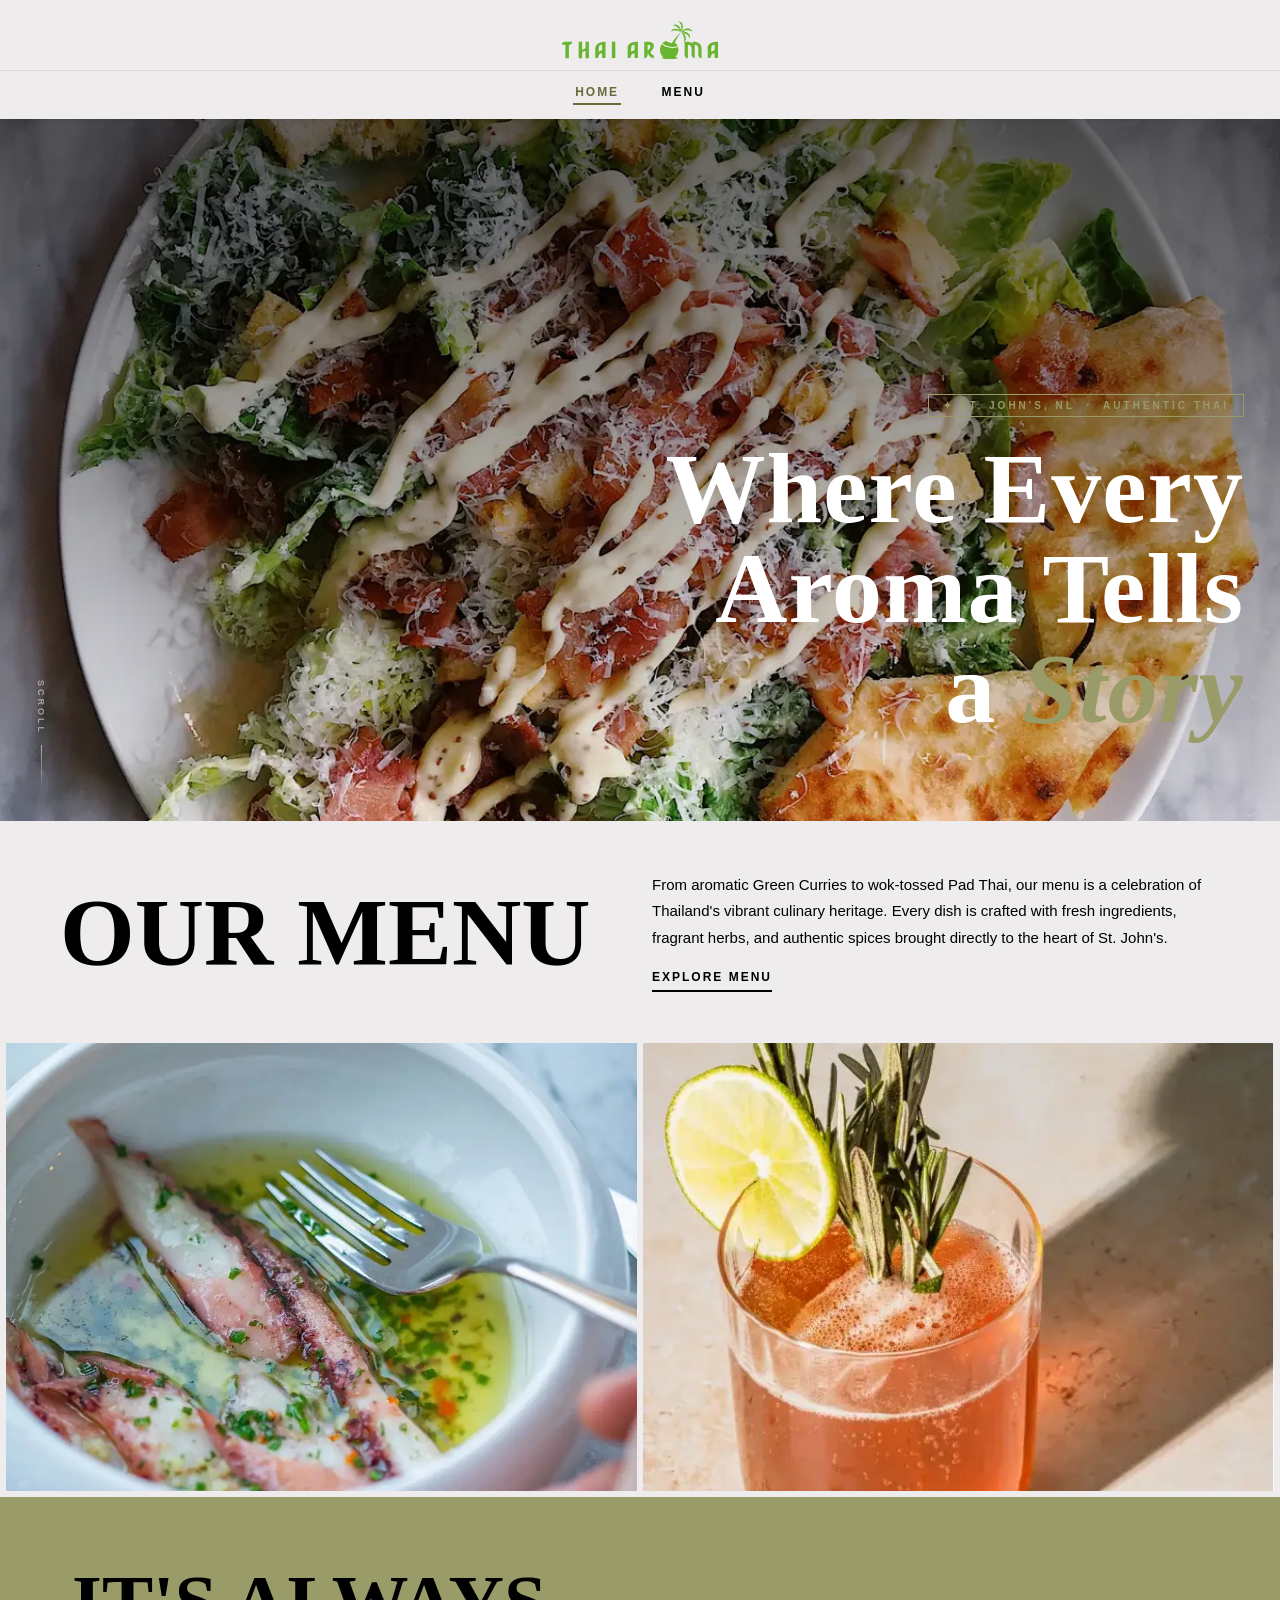
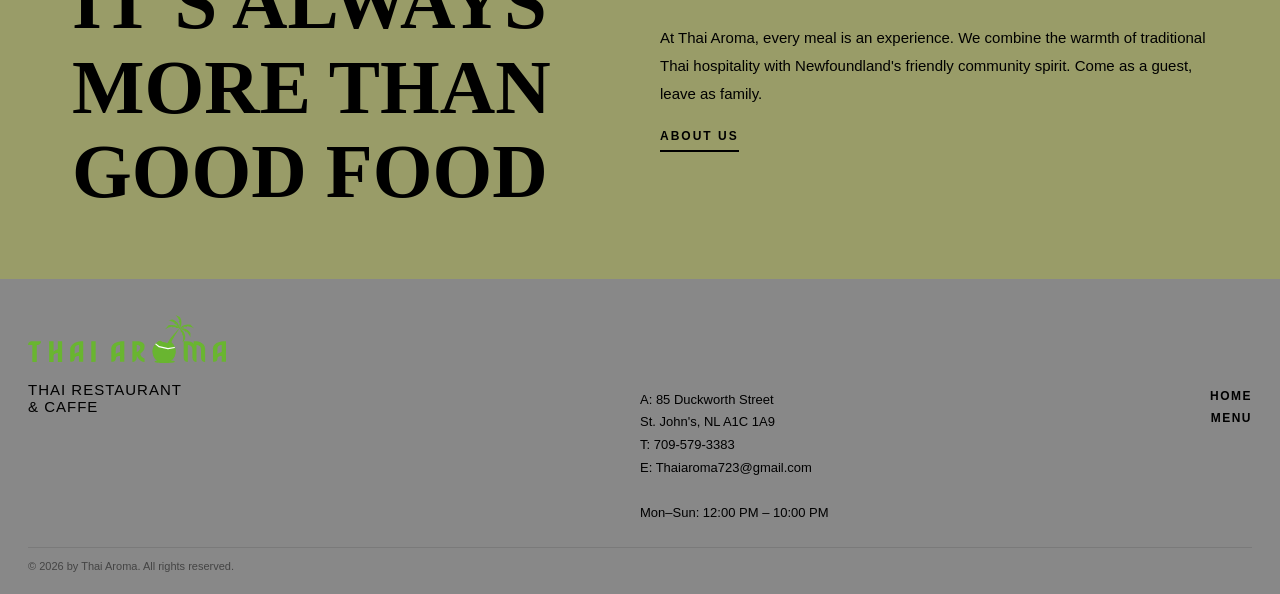
==== index.html @ 5c932d2e "Change ABOUT US link to use a fragment identifier" ====
<!DOCTYPE html>
<html lang="en">
<head>
  <meta charset="UTF-8">
  <meta name="viewport" content="width=device-width, initial-scale=1.0">
  <meta name="description" content="Thai Aroma — Authentic Thai Restaurant & Caffe in St. John's, NL. Fresh stir-fries, aromatic curries, and warm hospitality. Book a table today.">

  <!-- Open Graph / Social Sharing -->
  <meta property="og:type" content="website">
  <meta property="og:title" content="Thai Aroma — Thai Restaurant & Caffe">
  <meta property="og:description" content="Experience authentic Thai cuisine crafted with tradition, spice, and soul in St. John's, NL. Reserve your table at Thai Aroma today.">
  <meta property="og:image" content="images/hero.webp">
  <meta property="og:url" content="https://www.thaiaroma.ca">

  <!-- Twitter Card -->
  <meta name="twitter:card" content="summary_large_image">
  <meta name="twitter:title" content="Thai Aroma — Thai Restaurant & Caffe">
  <meta name="twitter:description" content="Authentic Thai flavours, warm ambiance, unforgettable dining. Book your table now.">
  <meta name="twitter:image" content="images/hero.webp">

  <title>Thai Aroma — Thai Restaurant &amp; Caffe</title>

  <!-- Favicon -->
  <link rel="icon" type="image/svg+xml" href="images/thai-aroma-g.svg">

  <link rel="stylesheet" href="css/style.css">
</head>
<body>

  <!-- NAVBAR -->
  <nav class="topnav" id="myTopnav">
    <div class="nav-top-row">
      <div class="logo">
        <a href="index.html">
          <img src="images/thai-aroma-g.svg" alt="Thai Aroma Logo" style="height: 38px; width: auto; display: inline-block; vertical-align: middle;">
        </a>
      </div>
      <button class="nav-hamburger" id="navHamburger" aria-label="Toggle menu">&#9776;</button>
    </div>
    <div class="nav-links" id="navLinks">
      <a href="index.html" class="active">HOME</a>
      <a href="#">MENU</a>
      <!-- <a href="book-a-table.html">BOOK A TABLE</a> -->
    </div>
  </nav>

  <!-- HERO SLIDER -->
  <section class="hero hero-slider" id="heroSection">
    <div class="hero-slide active" style="background-image: linear-gradient(to bottom, rgba(0, 0, 0, 0.6), rgba(0, 0, 0, 0)), url('images/hero.webp');"></div>
    <div class="hero-slide" style="background-image: linear-gradient(to bottom, rgba(0, 0, 0, 0.6), rgba(0, 0, 0, 0)), url('images/about-1.webp');"></div>
    <div class="hero-slide" style="background-image: linear-gradient(to bottom, rgba(0, 0, 0, 0.6), rgba(0, 0, 0, 0)), url('images/about-2.webp');"></div>
    <div class="hero-slide" style="background-image: linear-gradient(to bottom, rgba(0, 0, 0, 0.6), rgba(0, 0, 0, 0)), url('images/gallery-1.webp');"></div>

    <div class="hero-inner">
      <div class="hero-badge">&#10022; St. John's, NL &nbsp;&middot;&nbsp; Authentic Thai</div>
      <h1 class="hero-title">
        Where Every<br>
        Aroma Tells<br>
        a <em>Story</em>
      </h1>
    </div>
    
    <div class="hero-scroll-hint">
      <span>SCROLL</span>
      <div class="scroll-line"></div>
    </div>
  </section>

  <!-- MENU INTRO -->
  <section class="about">
    <div class="big-text">OUR MENU</div>
    <div class="small-text">
      <p>From aromatic Green Curries to wok-tossed Pad Thai, our menu is a celebration of Thailand's vibrant culinary heritage. Every dish is crafted with fresh ingredients, fragrant herbs, and authentic spices brought directly to the heart of St. John's.</p>
      <a href="menu.html"><b>EXPLORE MENU</b></a>
    </div>
  </section>

  <!-- IMAGE DUO -->
  <div class="image-box">
    <div class="img1">
      <img src="images/about-1.webp" alt="Warm and inviting restaurant interior at Thai Aroma">
    </div>
    <div class="img2">
      <img src="images/about-2.webp" alt="Beautifully plated authentic Thai dishes at Thai Aroma">
    </div>
  </div>

  <!-- BANNER -->
  <section class="box-section">
    <div class="box1">IT'S ALWAYS<br>MORE THAN<br>GOOD FOOD</div>
    <div class="box2">
      <p>At Thai Aroma, every meal is an experience. We combine the warmth of traditional Thai hospitality with Newfoundland's friendly community spirit. Come as a guest, leave as family.</p>
      <a href="#">ABOUT US</a>
    </div>
  </section>

  <!-- FOOTER -->
  <footer class="footer">
    <div class="footer-logo">
      <img src="images/thai-aroma-g.svg" alt="Thai Aroma Logo" style="height: 48px; width: auto; margin-bottom: 18px;">
    </div>
    <div class="footer-box">
      <div class="footer-box1">
        <p>THAI RESTAURANT<br>&amp; CAFFE</p>
      </div>
      <div class="footer-box2">
        A: 85 Duckworth Street<br>
        St. John's, NL A1C 1A9<br>
        T: 709-579-3383<br>
        E: Thaiaroma723@gmail.com<br><br>
        Mon–Sun: 12:00 PM – 10:00 PM
      </div>
      <div class="footer-box3">
        <a href="index.html">HOME</a>
        <a href="#">MENU</a>
      </div>
    </div>
    <p>&copy; 2026 by Thai Aroma. All rights reserved.</p>
  </footer>

  <script src="js/main.js"></script>
</body>
</html>
---- css/style.css ----
/* ============================================
   THAI AROMA RESTAURANT — Global Stylesheet
   ============================================ */

/* ---------- CSS Variables ---------- */
:root {
  --bg:          #eeecec;
  --accent:      #999c68;
  --accent-dark: #6a6a3a;
  --black:       #000000;
  --gray:        #6a6a6a;
  --footer-bg:   #888888;
  --white:       #ffffff;
  --font-display: 'Georgia', 'Times New Roman', serif;
  --font-body:    'Trebuchet MS', 'Lucida Sans', sans-serif;
}

/* ---------- Reset & Base ---------- */
*, *::before, *::after { box-sizing: border-box; margin: 0; padding: 0; }
html   { scroll-behavior: smooth; }
body   { font-family: var(--font-body); background-color: var(--bg); color: var(--black); overflow-x: hidden; }
img    { display: block; max-width: 100%; height: auto; }
a      { text-decoration: none; color: inherit; }


/* ============================================
   NAVBAR  — Logo centered top row, links row below
   ============================================ */
.topnav {
  position: fixed;
  top: 0; left: 0;
  width: 100%;
  background-color: var(--bg);
  z-index: 1000;
  box-shadow: 0 1px 4px rgba(0,0,0,0.08);
  display: flex;
  flex-direction: column;
  align-items: stretch;
}

.nav-top-row {
  display: flex;
  align-items: center;
  justify-content: center;
  padding: 12px 24px 0;
  position: relative;
}

.logo {
  font-family: var(--font-display);
  font-size: clamp(22px, 3.5vw, 42px);
  font-weight: 900;
  letter-spacing: 4px;
  text-align: center;
}

.nav-links {
  display: flex;
  align-items: center;
  justify-content: center;
  gap: clamp(14px, 3vw, 44px);
  padding: 10px 24px 14px;
  border-top: 1px solid rgba(0,0,0,0.09);
  margin-top: 10px;
  flex-wrap: wrap;
}

.nav-links a {
  font-size: clamp(10px, 1.1vw, 12px);
  font-weight: 700;
  letter-spacing: 2px;
  color: var(--black);
  padding: 4px 2px;
  border-bottom: 2px solid transparent;
  transition: color .2s, border-color .2s;
  white-space: nowrap;
}

.nav-links a:hover,
.nav-links a.active {
  color: var(--accent-dark);
  border-bottom-color: var(--accent-dark);
}

.nav-hamburger {
  display: none;
  position: absolute;
  right: 20px;
  top: 50%;
  transform: translateY(-50%);
  font-size: 22px;
  background: none;
  border: none;
  cursor: pointer;
  color: var(--black);
  padding: 4px 8px;
  line-height: 1;
}

@media (max-width: 768px) {
  .nav-hamburger { display: block; }
  .nav-links {
    display: none;
    flex-direction: column;
    align-items: flex-start;
    gap: 0;
    padding: 0 20px 14px;
    margin-top: 8px;
  }
  .nav-links a {
    width: 100%;
    padding: 11px 0;
    border-bottom: 1px solid rgba(0,0,0,0.07);
    font-size: 13px;
  }
  .topnav.open .nav-links { display: flex; }
}


/* ============================================
   HERO & SLIDER
   ============================================ */
.hero {
  position: relative;
  min-height: clamp(480px, 78vh, 780px);
  display: flex;
  flex-direction: column;
  align-items: flex-end;
  justify-content: flex-end;
  padding: 0 0 60px clamp(28px, 7vw, 100px);
  overflow: hidden;
  background-color: var(--black);
}

/* Slider slides */
.hero-slider .hero-slide {
  position: absolute;
  inset: 0;
  background-size: cover;
  background-position: center;
  opacity: 0;
  transition: opacity 1.2s ease-in-out;
  z-index: 0;
}

.hero-slider .hero-slide.active {
  opacity: 1;
}

.hero-inner {
  position: relative;
  z-index: 2;
  max-width: 680px;
  right: 36px;
  text-align: right;
}

.hero-badge {
  display: inline-block;
  font-size: 10px;
  font-weight: 700;
  letter-spacing: 3px;
  color: var(--accent);
  border: 1.5px solid var(--accent);
  padding: 5px 14px;
  margin-bottom: 22px;
  text-transform: uppercase;
}

.hero-title {
  font-family: var(--font-display);
  font-size: clamp(46px, 9vw, 100px);
  font-weight: 900;
  color: var(--white);
  line-height: 1.0;
  letter-spacing: 1px;
  margin-bottom: 22px;
}

.hero-title em {
  font-style: italic;
  color: var(--accent);
}

.hero-scroll-hint {
  position: absolute;
  bottom: 28px;
  left: 36px;
  z-index: 2;
  display: flex;
  flex-direction: column;
  align-items: center;
  gap: 10px;
}

.hero-scroll-hint span {
  font-size: 9px;
  font-weight: 700;
  letter-spacing: 3px;
  color: rgba(255,255,255,0.5);
  writing-mode: vertical-rl;
  text-orientation: mixed;
}

.scroll-line {
  width: 1px;
  height: 48px;
  background: linear-gradient(to bottom, rgba(255,255,255,0.55), transparent);
}

@media (max-width: 560px) {
  .hero { padding: 0 0 44px 22px; min-height: clamp(200px, 60vh, 00px); }
  .hero-scroll-hint { display: none; }
}


/* ============================================
   MENU INTRO
   ============================================ */
.about {
  display: flex;
  align-items: center;
  background-color: var(--bg);
  padding: clamp(28px, 4vw, 56px) clamp(20px, 5vw, 60px);
  gap: 24px;
  flex-wrap: wrap;
}

.big-text {
  font-family: var(--font-display);
  font-size: clamp(40px, 8vw, 96px);
  font-weight: 900;
  flex: 1;
  min-width: 180px;
}

.small-text {
  flex: 1;
  min-width: 220px;
  font-size: clamp(13px, 1.5vw, 15px);
  line-height: 1.75;
}

.small-text a {
  display: inline-block;
  margin-top: 16px;
  font-size: 12px;
  font-weight: 700;
  letter-spacing: 2px;
  border-bottom: 2px solid var(--black);
  padding-bottom: 2px;
  color: var(--black);
  transition: opacity .2s;
}
.small-text a:hover { opacity: .6; }


/* ============================================
   IMAGE DUO
   ============================================ */
.image-box {
  display: flex;
  gap: 6px;
  padding: 0 6px 6px;
}

.img1, .img2 { flex: 1; overflow: hidden; }

.img1 img, .img2 img {
  width: 100%;
  height: clamp(200px, 35vw, 500px);
  object-fit: cover;
  transition: transform .4s ease;
}
.img1 img:hover, .img2 img:hover { transform: scale(1.03); }

@media (max-width: 768px) {
  .image-box { flex-direction: column; }
  .img1 img, .img2 img { height: 230px; }
}


/* ============================================
   GREEN BANNER
   ============================================ */
.box-section {
  background-color: var(--accent);
  display: flex;
  align-items: center;
  gap: 40px;
  padding: clamp(36px, 5vw, 72px) clamp(24px, 6vw, 72px);
  flex-wrap: wrap;
}

.box1 {
  font-family: var(--font-display);
  font-size: clamp(28px, 6vw, 80px);
  font-weight: 900;
  line-height: 1.1;
  flex: 1;
  min-width: 220px;
}

.box2 {
  flex: 1;
  min-width: 220px;
  font-size: clamp(13px, 1.5vw, 15px);
  line-height: 1.85;
}

.box2 a {
  display: inline-block;
  margin-top: 18px;
  font-size: 12px;
  font-weight: 700;
  letter-spacing: 2px;
  border-bottom: 2px solid var(--black);
  padding-bottom: 2px;
  color: var(--black);
  transition: opacity .2s;
}
.box2 a:hover { opacity: .6; }


/* ============================================
   TESTIMONIAL STRIP
   ============================================ */
.testimonial-strip {
  background-color: var(--black);
  color: var(--white);
  padding: clamp(36px, 5vw, 68px) clamp(24px, 7vw, 120px);
  text-align: center;
}

.testimonial-quote {
  font-family: var(--font-display);
  font-size: clamp(18px, 3vw, 32px);
  font-weight: 700;
  font-style: italic;
  line-height: 1.5;
  max-width: 820px;
  margin: 0 auto 18px;
  color: rgba(255,255,255,0.92);
}

.testimonial-author {
  font-size: 11px;
  font-weight: 700;
  letter-spacing: 2.5px;
  color: var(--accent);
  text-transform: uppercase;
}


/* ============================================
   MOMENTS HEADING (tag)
   ============================================ */
.tag {
  display: flex;
  align-items: center;
  justify-content: space-between;
  padding: clamp(18px, 3vw, 36px) clamp(20px, 5vw, 60px);
  flex-wrap: wrap;
  gap: 12px;
}

.tag p {
  font-family: var(--font-display);
  font-size: clamp(22px, 5.5vw, 72px);
  font-weight: 900;
  letter-spacing: 1px;
}

.tag a {
  font-size: 12px;
  font-weight: 700;
  letter-spacing: 2px;
  color: var(--black);
  border-bottom: 2px solid var(--black);
  padding-bottom: 2px;
  transition: opacity .2s;
}
.tag a:hover { opacity: .6; }


/* ============================================
   PHOTO GRID
   ============================================ */
.grid-container {
  display: grid;
  grid-template-columns: repeat(5, 1fr);
  gap: 6px;
  background-color: var(--black);
  padding: 6px;
}

.grid-container > div {
  position: relative;
  overflow: hidden;
}

.grid-container img {
  width: 100%;
  height: 220px;
  object-fit: cover;
  transition: transform .35s ease, opacity .35s ease;
}

.grid-container video {
  width: 100%;
  height: 100%;
  min-height: 220px;
  object-fit: cover;
}

.grid-container > div:hover img { transform: scale(1.06); opacity: .75; }

.price {
  position: absolute;
  bottom: 0; left: 0; right: 0;
  background: rgba(0,0,0,0.62);
  color: var(--white);
  font-size: 12px;
  padding: 7px 10px;
  transform: translateY(100%);
  transition: transform .3s ease;
}
.grid-container > div:hover .price { transform: translateY(0); }

.item8  { grid-column: span 2; grid-row: span 2; }
.item8 video { min-height: 446px; }
.item16 { grid-column: span 2; }
.item16 video { min-height: 220px; }

@media (max-width: 900px) {
  .grid-container { grid-template-columns: repeat(3, 1fr); }
  .item8 { grid-column: span 2; grid-row: span 1; }
  .item8 video { min-height: 220px; }
}
@media (max-width: 560px) {
  .grid-container { grid-template-columns: repeat(2, 1fr); }
  .grid-container img { height: 160px; }
  .grid-container video, .item8 video { min-height: 160px; }
  .item8 { grid-column: span 2; }
  .item16 { grid-column: span 2; }
}


/* ============================================
   FOOTER
   ============================================ */
.footer {
  background-color: var(--footer-bg);
  padding: 36px 28px 22px;
}

.footer-box {
  display: flex;
  gap: 24px;
  flex-wrap: wrap;
  margin-bottom: 22px;
}

.footer-box1 { flex: 2; min-width: 160px; }
.footer-box1 p { font-size: 15px; letter-spacing: 1px; }
.footer-box1 b {
  font-family: var(--font-display);
  font-size: clamp(32px, 5vw, 62px);
  display: block;
  line-height: 1;
}

.footer-box2 {
  flex: 1;
  min-width: 140px;
  font-size: 13px;
  line-height: 1.75;
  padding-top: 8px;
}

.footer-box3 {
  flex: 1;
  min-width: 120px;
  display: flex;
  flex-direction: column;
  align-items: flex-end;
  gap: 8px;
  padding-top: 8px;
}

.footer-box3 a {
  font-size: 12px;
  font-weight: 600;
  letter-spacing: 1.5px;
  color: var(--black);
  transition: color .2s;
}
.footer-box3 a:hover { color: var(--white); }

.footer > p:last-child {
  font-size: 11px;
  color: rgba(0,0,0,0.5);
  margin-top: 14px;
  border-top: 1px solid rgba(0,0,0,0.1);
  padding-top: 12px;
}

@media (max-width: 480px) {
  .footer-box { flex-direction: column; gap: 26px; }
  .footer-box3 { align-items: flex-start; }
  .footer-box1 b { font-size: 36px; }
}


/* ============================================
   MENU PAGE
   ============================================ */
.menu-hero {
  margin-top: 0;
  position: relative;
  width: 100%;
  height: clamp(240px, 45vw, 540px);
  overflow: hidden;
  background: var(--black);
}
.menu-hero video { width: 100%; height: 100%; object-fit: cover; opacity: .85; }
.menu-hero-title {
  position: absolute;
  inset: 0;
  display: flex;
  align-items: center;
  justify-content: center;
  font-family: var(--font-display);
  font-size: clamp(48px, 12vw, 130px);
  font-weight: 900;
  color: var(--white);
  letter-spacing: 4px;
  text-shadow: 0 4px 20px rgba(0,0,0,0.5);
  pointer-events: none;
}

.menu-panel {
  background-color: var(--bg);
  padding: clamp(28px, 4vw, 60px) clamp(20px, 5vw, 64px);
}

.menu-images-row {
  display: flex;
  gap: 16px;
  margin-bottom: 44px;
  flex-wrap: wrap;
}
.menu-images-row .img-box { flex: 1; min-width: 120px; overflow: hidden; }
.menu-images-row .img-box img {
  width: 100%;
  height: clamp(120px, 20vw, 220px);
  object-fit: cover;
  transition: transform .35s ease;
}
.menu-images-row .img-box img:hover { transform: scale(1.05); }

.menu-grid {
  display: grid;
  grid-template-columns: repeat(auto-fill, minmax(280px, 1fr));
  gap: 36px;
}

.menu-category { border-top: 2px solid var(--black); padding-top: 18px; }
.menu-category h3 {
  font-family: var(--font-display);
  font-size: 13px;
  font-weight: 700;
  letter-spacing: 2.5px;
  text-transform: uppercase;
  margin-bottom: 18px;
}

.menu-row {
  display: flex;
  justify-content: space-between;
  align-items: baseline;
  padding: 9px 0;
  border-bottom: 1px dotted rgba(0,0,0,0.2);
  font-size: 14px;
  gap: 12px;
}
.menu-row:last-child { border-bottom: none; }
.dish-name { flex: 1; }
.dish-price { font-weight: 700; white-space: nowrap; }

@media (max-width: 480px) { .menu-grid { grid-template-columns: 1fr; } }


/* ============================================
   ABOUT PAGE
   ============================================ */
.abt-cont-box { margin-top: 0; background-color: var(--accent); }

.about-box {
  display: flex;
  gap: 36px;
  padding: clamp(36px, 5vw, 80px) clamp(24px, 6vw, 72px);
  flex-wrap: wrap;
  align-items: flex-start;
}

.text-name {
  flex: 1;
  min-width: 200px;
  font-family: var(--font-display);
  font-size: clamp(48px, 10vw, 112px);
  font-weight: 900;
  line-height: 1;
  display: flex;
  flex-direction: column;
  gap: 32px;
}

.text-pra { flex: 1.5; min-width: 260px; padding-top: 12px; }
.text-pra p { font-size: clamp(13px, 1.5vw, 15px); line-height: 1.85; margin-bottom: 18px; }


/* ============================================
   CONTACT SECTION
   ============================================ */
.contact-box {
  background-color: var(--bg);
  display: flex;
  gap: 36px;
  padding: clamp(36px, 5vw, 80px) clamp(24px, 6vw, 72px);
  flex-wrap: wrap;
  align-items: flex-start;
}

.text-box {
  font-family: var(--font-display);
  font-size: clamp(36px, 7vw, 76px);
  font-weight: 900;
  flex: 1;
  min-width: 180px;
  line-height: 1.1;
}

.text-content,
.text-content2 {
  flex: 1;
  min-width: 180px;
  font-size: clamp(13px, 1.5vw, 15px);
  line-height: 2;
}

.text-content a, .text-content2 a {
  display: inline-block;
  font-weight: 700;
  letter-spacing: 1.5px;
  font-size: 13px;
  color: var(--black);
  border-bottom: 2px solid var(--black);
  padding-bottom: 1px;
  transition: opacity .2s;
}
.text-content a:hover, .text-content2 a:hover { opacity: .6; }
.text-content2 p { font-size: 14px; color: var(--gray); }

@media (max-width: 600px) {
  .about-box, .contact-box { flex-direction: column; }
}


/* ============================================
   BOOK A TABLE PAGE
   ============================================ */
.booking-header {
  margin-top: 0;
  text-align: center;
  padding: clamp(44px, 8vw, 110px) 20px clamp(20px, 4vw, 44px);
}
.booking-header h1 {
  font-family: var(--font-display);
  font-size: clamp(36px, 9vw, 100px);
  font-weight: 900;
  letter-spacing: 2px;
  line-height: 1;
}

.booking-controls {
  display: flex;
  justify-content: center;
  gap: clamp(16px, 4vw, 52px);
  padding: clamp(16px, 3vw, 36px) clamp(16px, 5vw, 64px);
  flex-wrap: wrap;
}

.booking-field {
  display: flex;
  flex-direction: column;
  gap: 8px;
  min-width: 180px;
  flex: 1;
  max-width: 260px;
}
.booking-field label {
  font-size: 11px;
  font-weight: 700;
  letter-spacing: 2px;
  text-transform: uppercase;
}
.booking-field select,
.booking-field input[type="date"],
.booking-field input[type="time"] {
  font-family: var(--font-body);
  font-size: 15px;
  padding: 10px 4px;
  background: transparent;
  border: none;
  border-bottom: 2px solid var(--black);
  outline: none;
  cursor: pointer;
  width: 100%;
  color: var(--black);
  appearance: none;
  -webkit-appearance: none;
}
.booking-field select:focus,
.booking-field input:focus { border-bottom-color: var(--accent-dark); }

.booking-divider {
  border: none;
  border-top: 1px solid rgba(0,0,0,0.18);
  margin: 8px clamp(16px, 5vw, 64px);
}

.time-slot-label {
  font-size: 13px;
  font-weight: 600;
  letter-spacing: 1px;
  padding: 8px clamp(16px, 5vw, 64px) 16px;
}

.time-grid {
  display: grid;
  grid-template-columns: repeat(auto-fill, minmax(130px, 1fr));
  gap: 8px;
  padding: 0 clamp(16px, 5vw, 64px) clamp(44px, 7vw, 88px);
  max-width: 900px;
  margin: 0 auto;
}

.time-slot {
  border: 1.5px solid var(--black);
  text-align: center;
  font-size: 14px;
  font-weight: 600;
  padding: 13px 8px;
  cursor: pointer;
  transition: background-color .2s, color .2s;
  user-select: none;
}
.time-slot:hover, .time-slot.selected {
  background-color: var(--accent-dark);
  color: var(--white);
  border-color: var(--accent-dark);
}

.book-btn {
  display: block;
  background-color: var(--accent-dark);
  color: var(--white);
  font-family: var(--font-body);
  font-size: 16px;
  font-weight: 700;
  letter-spacing: 2px;
  padding: 18px 32px;
  border: none;
  cursor: pointer;
  width: clamp(200px, 80%, 320px);
  margin: 0 auto 44px;
  transition: opacity .2s;
}
.book-btn:hover { opacity: .85; }

.form-popup {
  display: none;
  position: fixed;
  inset: 0;
  background: rgba(0,0,0,0.52);
  z-index: 2000;
  align-items: center;
  justify-content: center;
}
.form-popup.active { display: flex; }

.form-container {
  background: var(--white);
  padding: 44px 36px;
  max-width: 440px;
  width: 90%;
  text-align: center;
  position: relative;
}
.form-container h1 {
  font-family: var(--font-display);
  font-size: clamp(20px, 4vw, 26px);
  font-weight: 700;
  line-height: 1.3;
  margin-bottom: 16px;
}
.form-container p { font-size: 14px; color: var(--gray); margin-bottom: 28px; line-height: 1.75; }

.btn.cancel {
  background: var(--black);
  color: var(--white);
  border: none;
  padding: 14px 40px;
  font-size: 14px;
  font-weight: 600;
  letter-spacing: 1.5px;
  cursor: pointer;
  transition: opacity .2s;
}
.btn.cancel:hover { opacity: .75; }

@media (max-width: 480px) {
  .booking-controls { flex-direction: column; align-items: stretch; }
  .booking-field { max-width: 100%; }
}
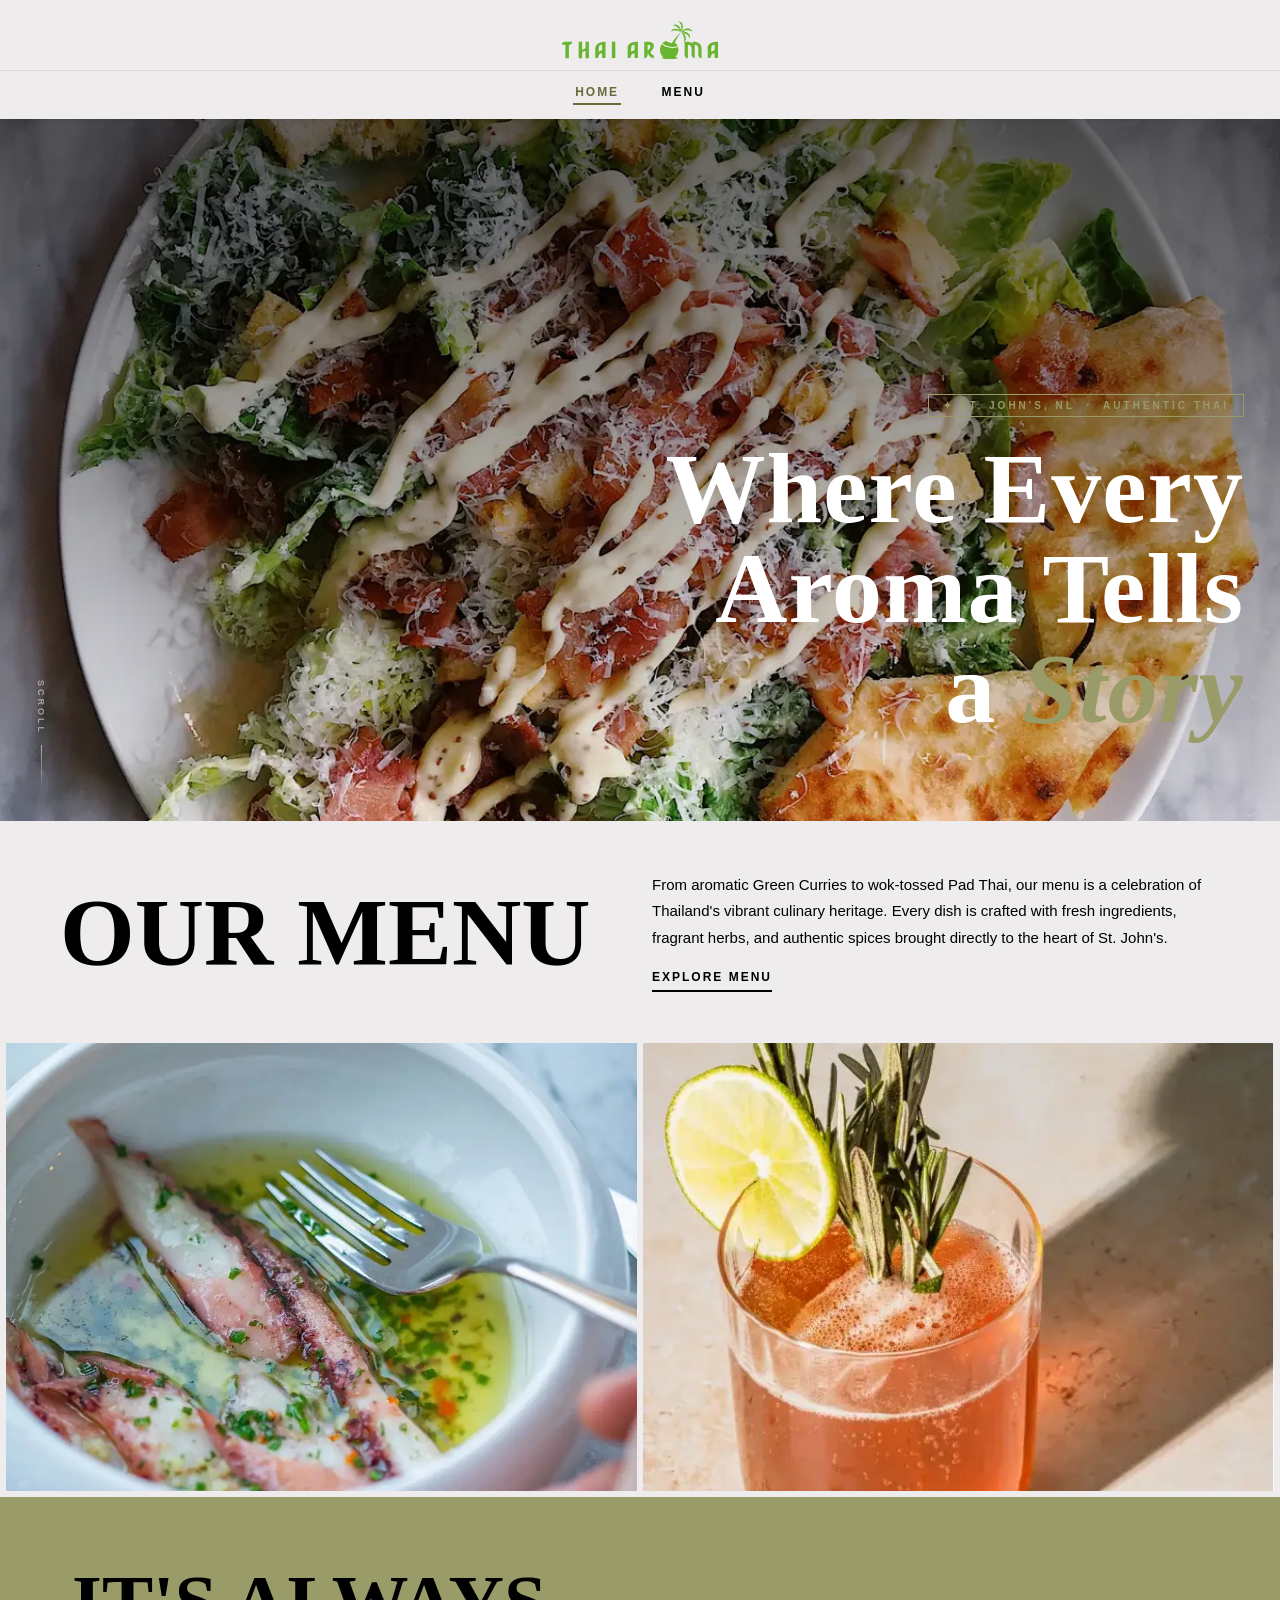
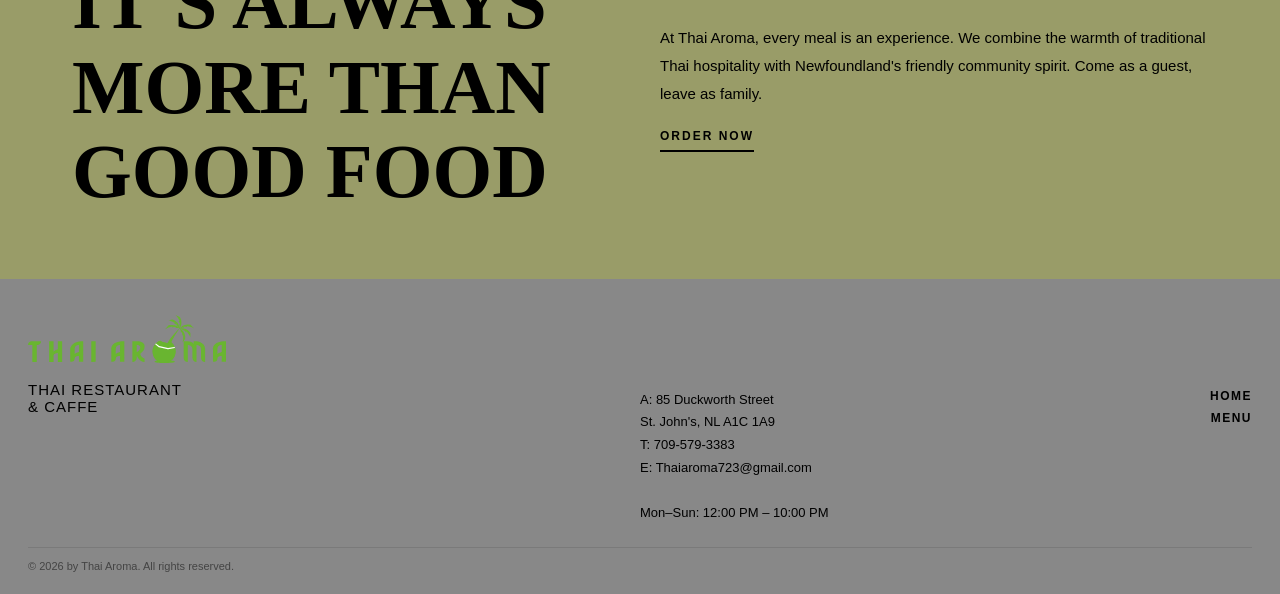
==== commit 044f7cc1: "MENUUUUUU" ====
--- a/index.html
+++ b/index.html
@@ -39,7 +39,7 @@
     </div>
     <div class="nav-links" id="navLinks">
       <a href="index.html" class="active">HOME</a>
-      <a href="#">MENU</a>
+      <a href="menu.html">MENU</a>
       <!-- <a href="book-a-table.html">BOOK A TABLE</a> -->
     </div>
   </nav>
@@ -71,7 +71,7 @@
     <div class="big-text">OUR MENU</div>
     <div class="small-text">
       <p>From aromatic Green Curries to wok-tossed Pad Thai, our menu is a celebration of Thailand's vibrant culinary heritage. Every dish is crafted with fresh ingredients, fragrant herbs, and authentic spices brought directly to the heart of St. John's.</p>
-      <a href="menu.html"><b>EXPLORE MENU</b></a>
+      <a href="#"><b>EXPLORE MENU</b></a>
     </div>
   </section>
 
@@ -90,7 +90,7 @@
     <div class="box1">IT'S ALWAYS<br>MORE THAN<br>GOOD FOOD</div>
     <div class="box2">
       <p>At Thai Aroma, every meal is an experience. We combine the warmth of traditional Thai hospitality with Newfoundland's friendly community spirit. Come as a guest, leave as family.</p>
-      <a href="#">ABOUT US</a>
+      <a href="menu.html">ORDER NOW</a>
     </div>
   </section>
 
@@ -112,7 +112,7 @@
       </div>
       <div class="footer-box3">
         <a href="index.html">HOME</a>
-        <a href="#">MENU</a>
+        <a href="menu.html">MENU</a>
       </div>
     </div>
     <p>&copy; 2026 by Thai Aroma. All rights reserved.</p>
--- a/css/style.css
+++ b/css/style.css
@@ -539,6 +539,17 @@
   pointer-events: none;
 }
 
+.menu-pages {
+  width: 100%;
+  background-color: var(--white);
+}
+
+.menu-pages img {
+  width: 100%;
+  max-width: none;
+  height: auto;
+}
+
 .menu-panel {
   background-color: var(--bg);
   padding: clamp(28px, 4vw, 60px) clamp(20px, 5vw, 64px);
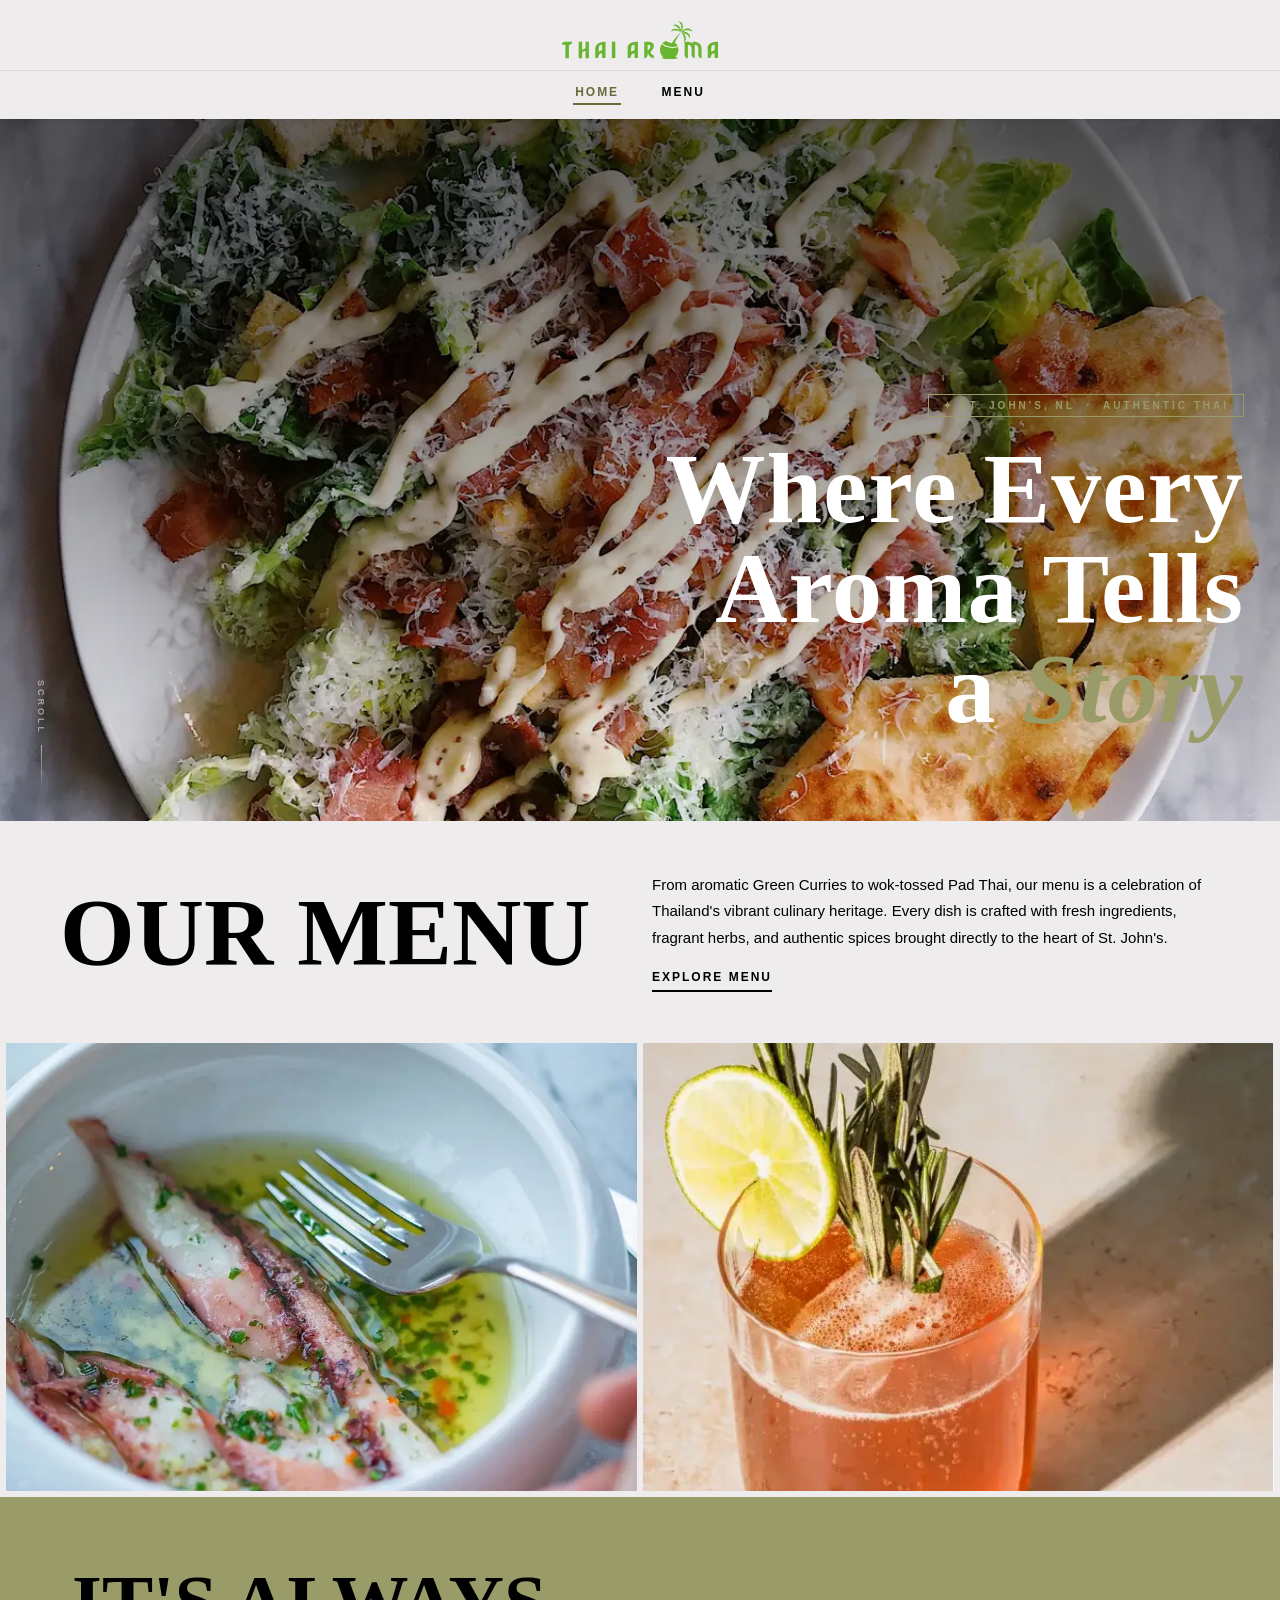
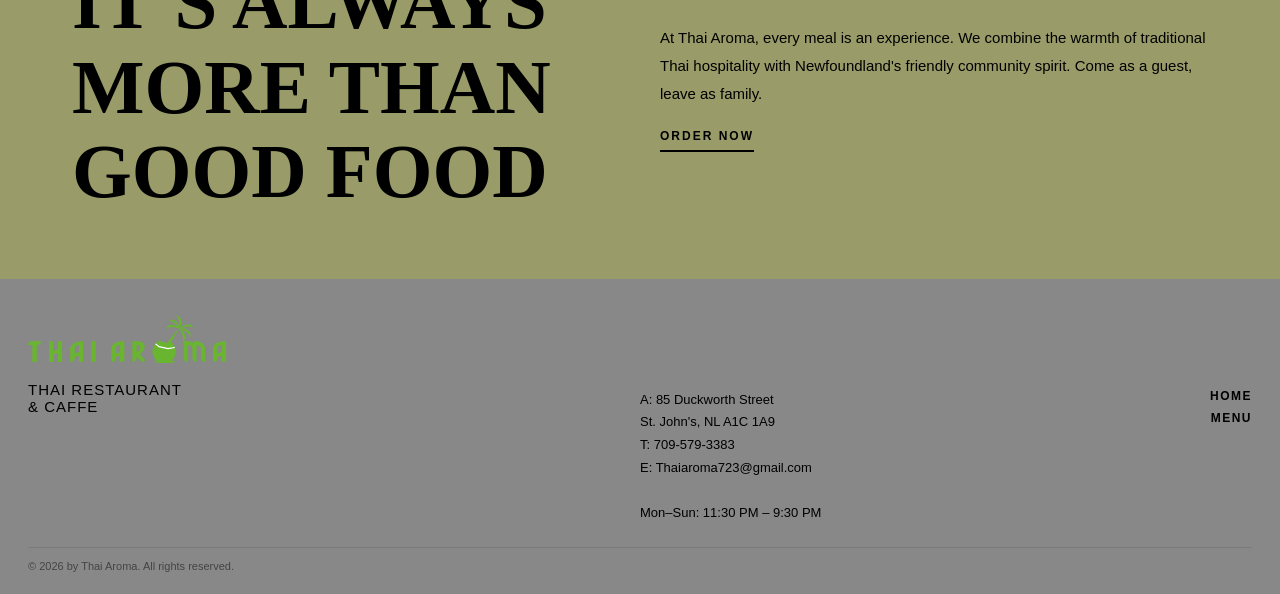
==== commit 4b43cc83: "Update operating hours in index.html" ====
--- a/index.html
+++ b/index.html
@@ -71,7 +71,7 @@
     <div class="big-text">OUR MENU</div>
     <div class="small-text">
       <p>From aromatic Green Curries to wok-tossed Pad Thai, our menu is a celebration of Thailand's vibrant culinary heritage. Every dish is crafted with fresh ingredients, fragrant herbs, and authentic spices brought directly to the heart of St. John's.</p>
-      <a href="#"><b>EXPLORE MENU</b></a>
+      <a href="menu.html"><b>EXPLORE MENU</b></a>
     </div>
   </section>
 
@@ -108,7 +108,7 @@
         St. John's, NL A1C 1A9<br>
         T: 709-579-3383<br>
         E: Thaiaroma723@gmail.com<br><br>
-        Mon–Sun: 12:00 PM – 10:00 PM
+        Mon–Sun: 11:30 PM – 9:30 PM
       </div>
       <div class="footer-box3">
         <a href="index.html">HOME</a>
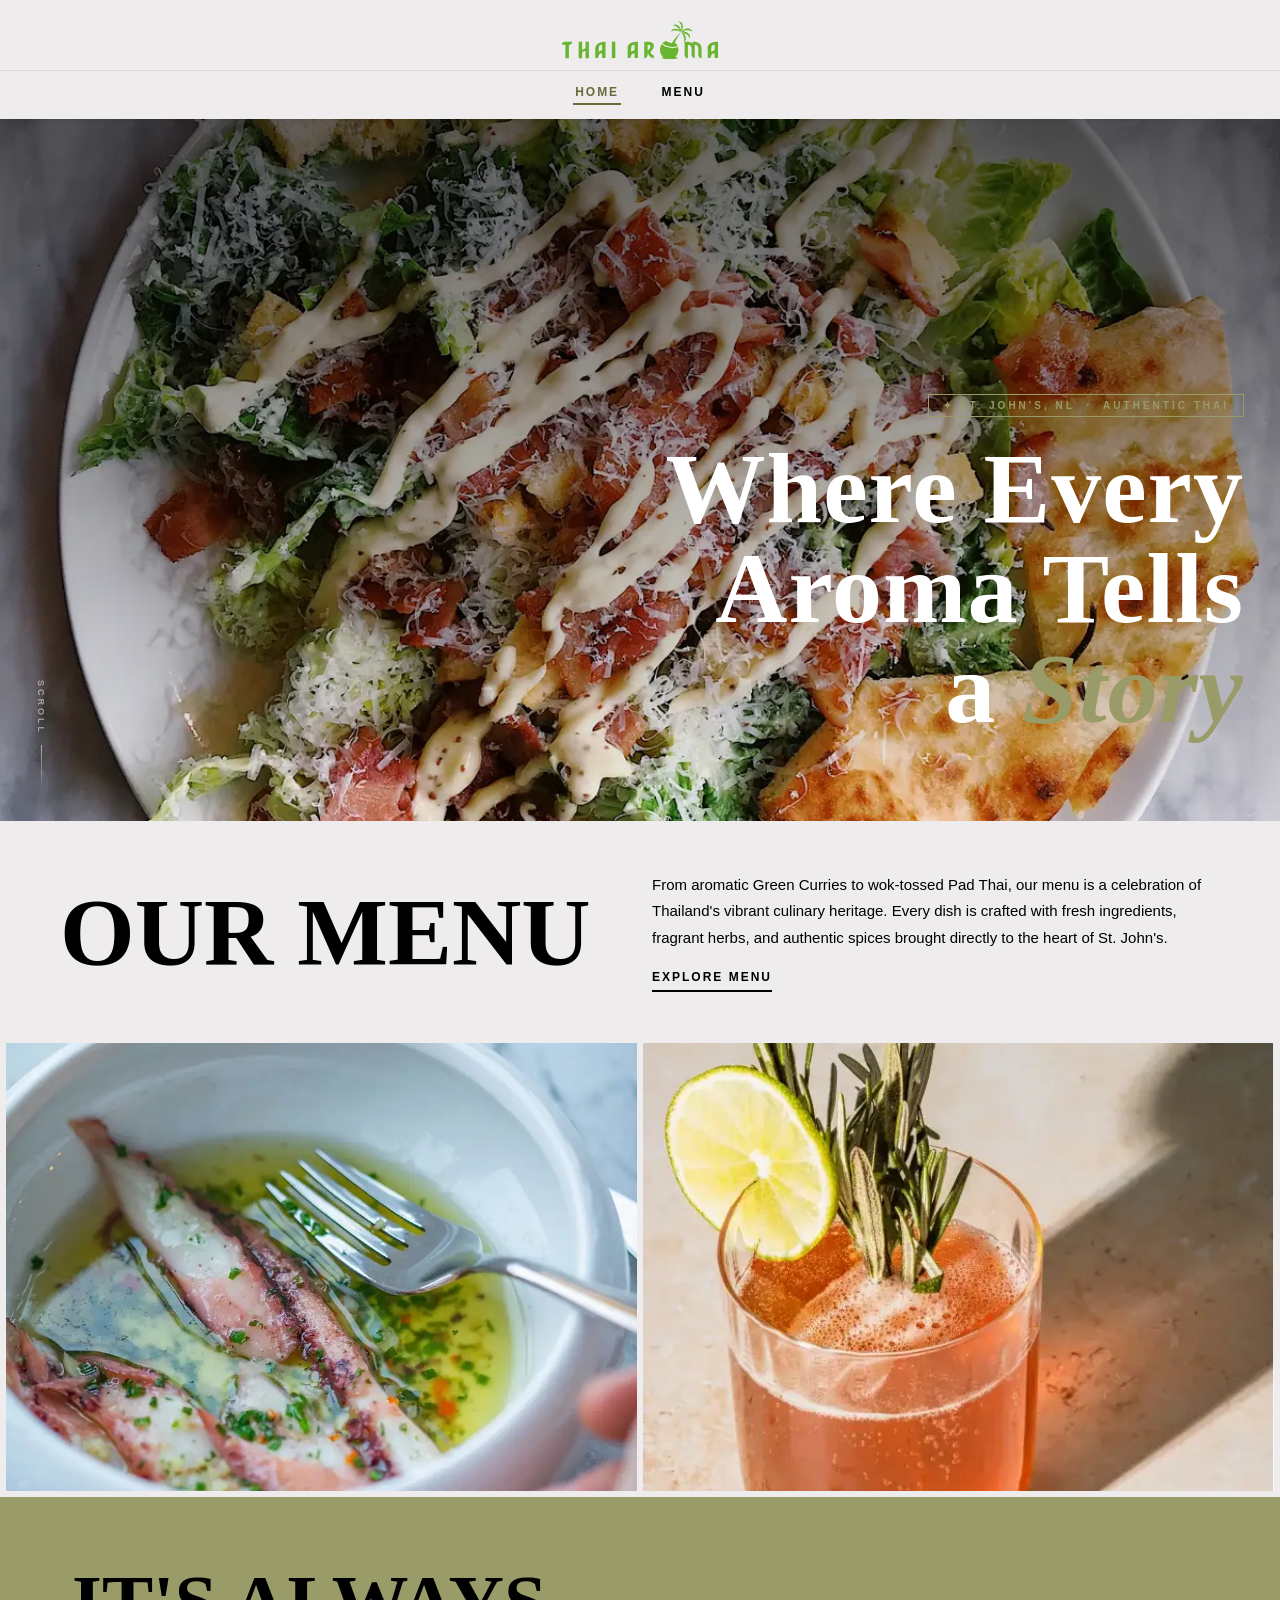
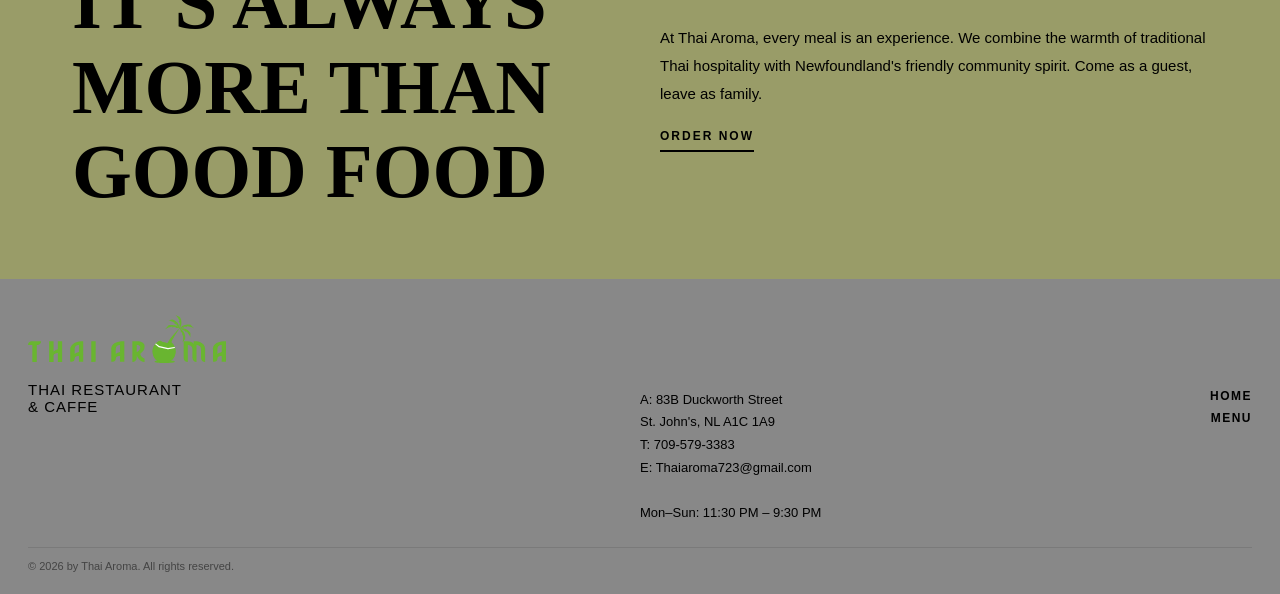
==== commit e84b208e: "Update address in footer section of index.html" ====
--- a/index.html
+++ b/index.html
@@ -104,7 +104,7 @@
         <p>THAI RESTAURANT<br>&amp; CAFFE</p>
       </div>
       <div class="footer-box2">
-        A: 85 Duckworth Street<br>
+        A: 83B Duckworth Street<br>
         St. John's, NL A1C 1A9<br>
         T: 709-579-3383<br>
         E: Thaiaroma723@gmail.com<br><br>
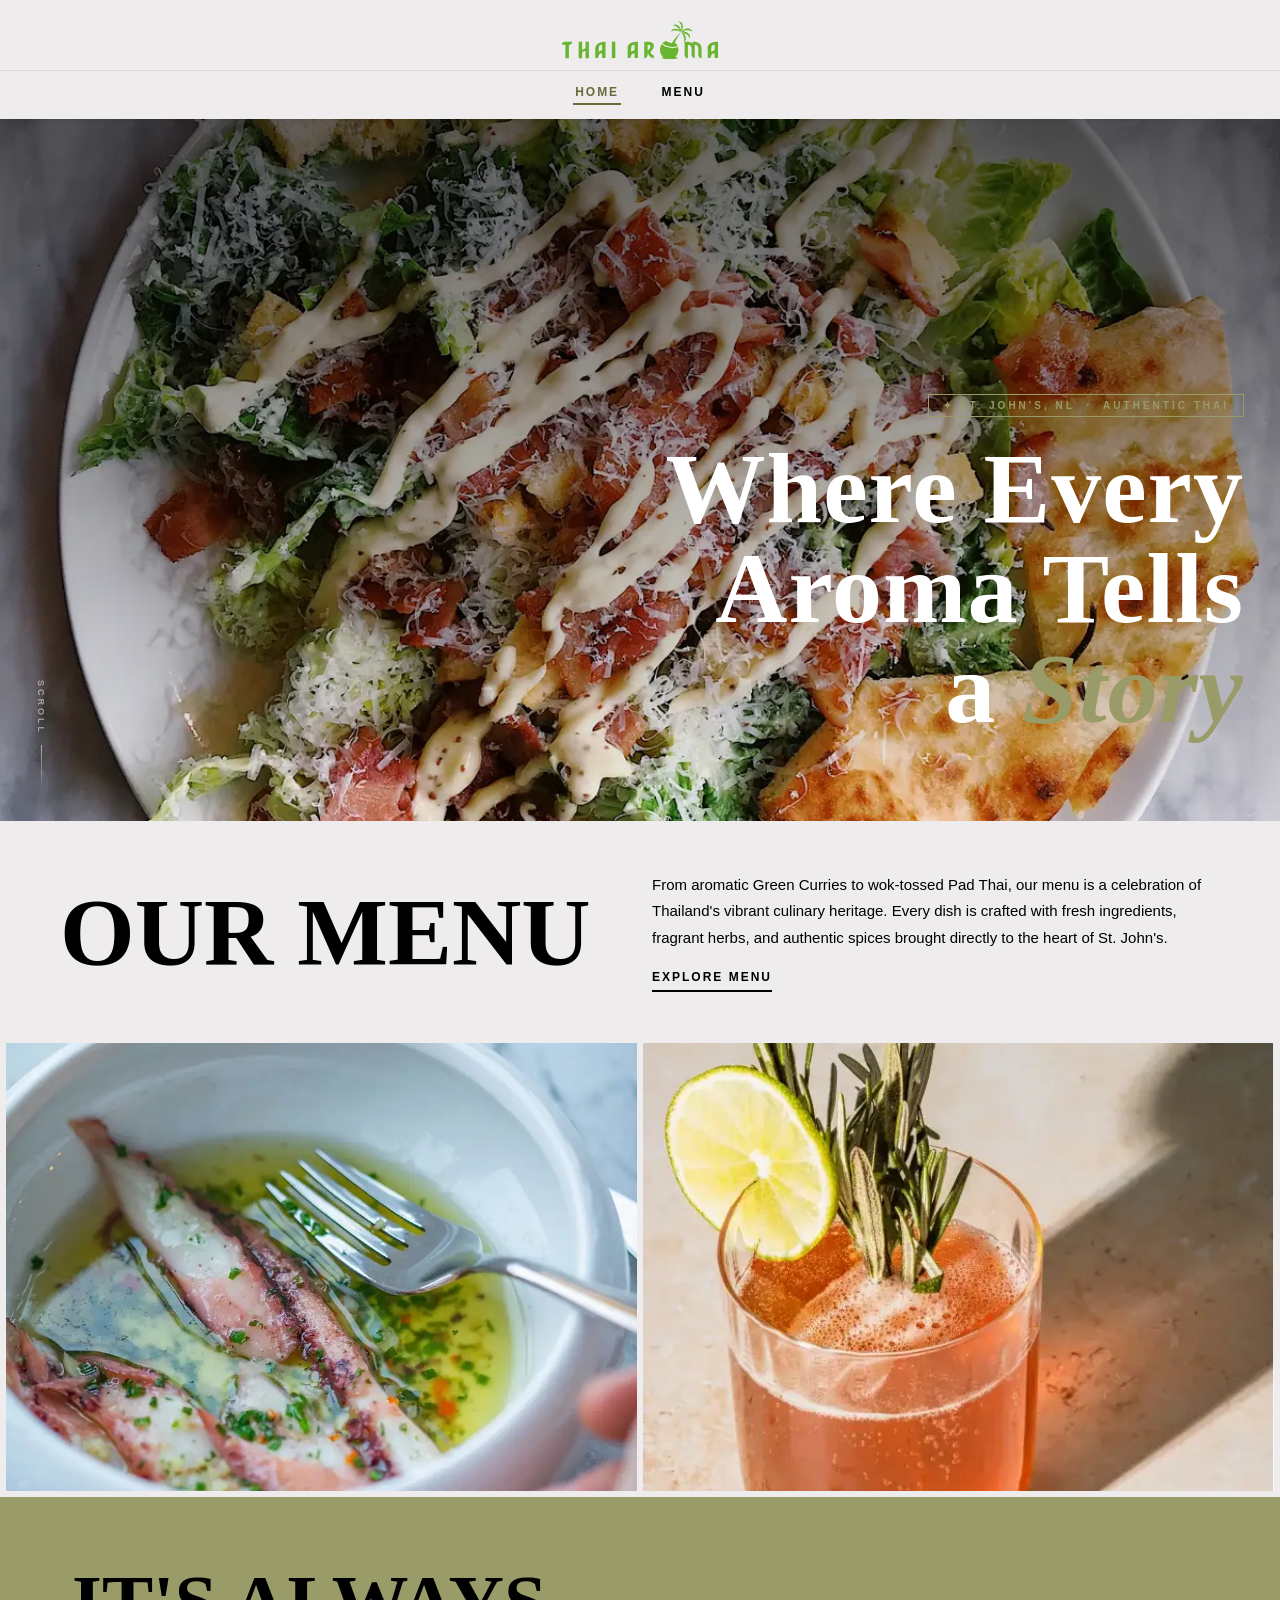
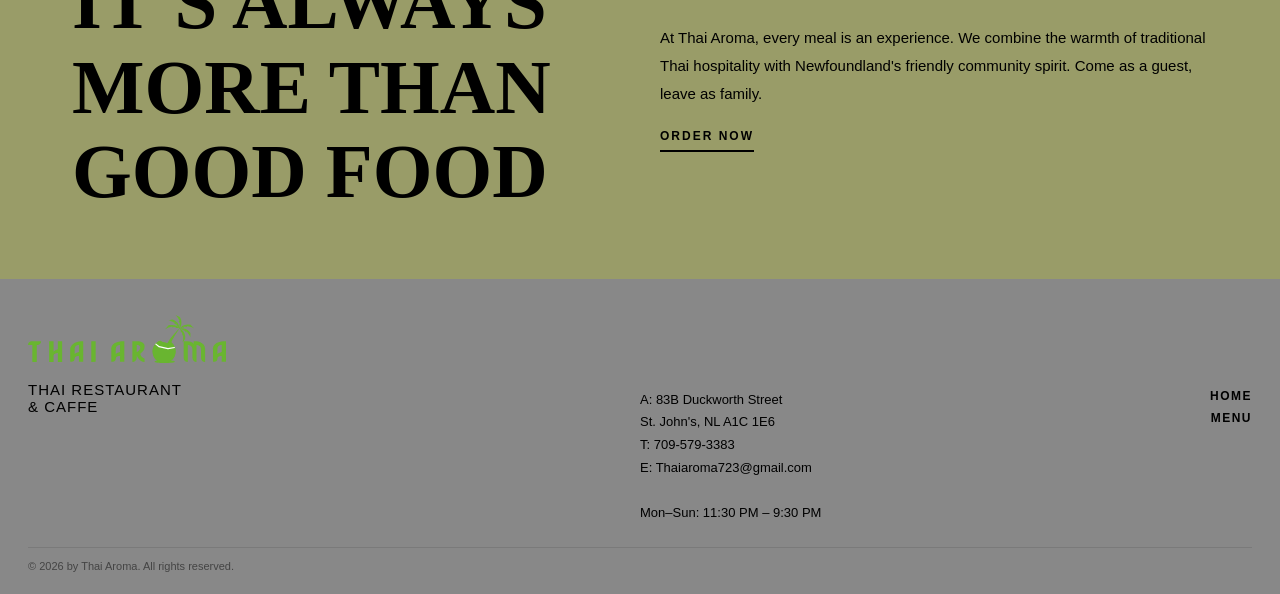
==== commit 74b68f26: "Update address in footer section" ====
--- a/index.html
+++ b/index.html
@@ -105,7 +105,7 @@
       </div>
       <div class="footer-box2">
         A: 83B Duckworth Street<br>
-        St. John's, NL A1C 1A9<br>
+        St. John's, NL A1C 1E6<br>
         T: 709-579-3383<br>
         E: Thaiaroma723@gmail.com<br><br>
         Mon–Sun: 11:30 PM – 9:30 PM
